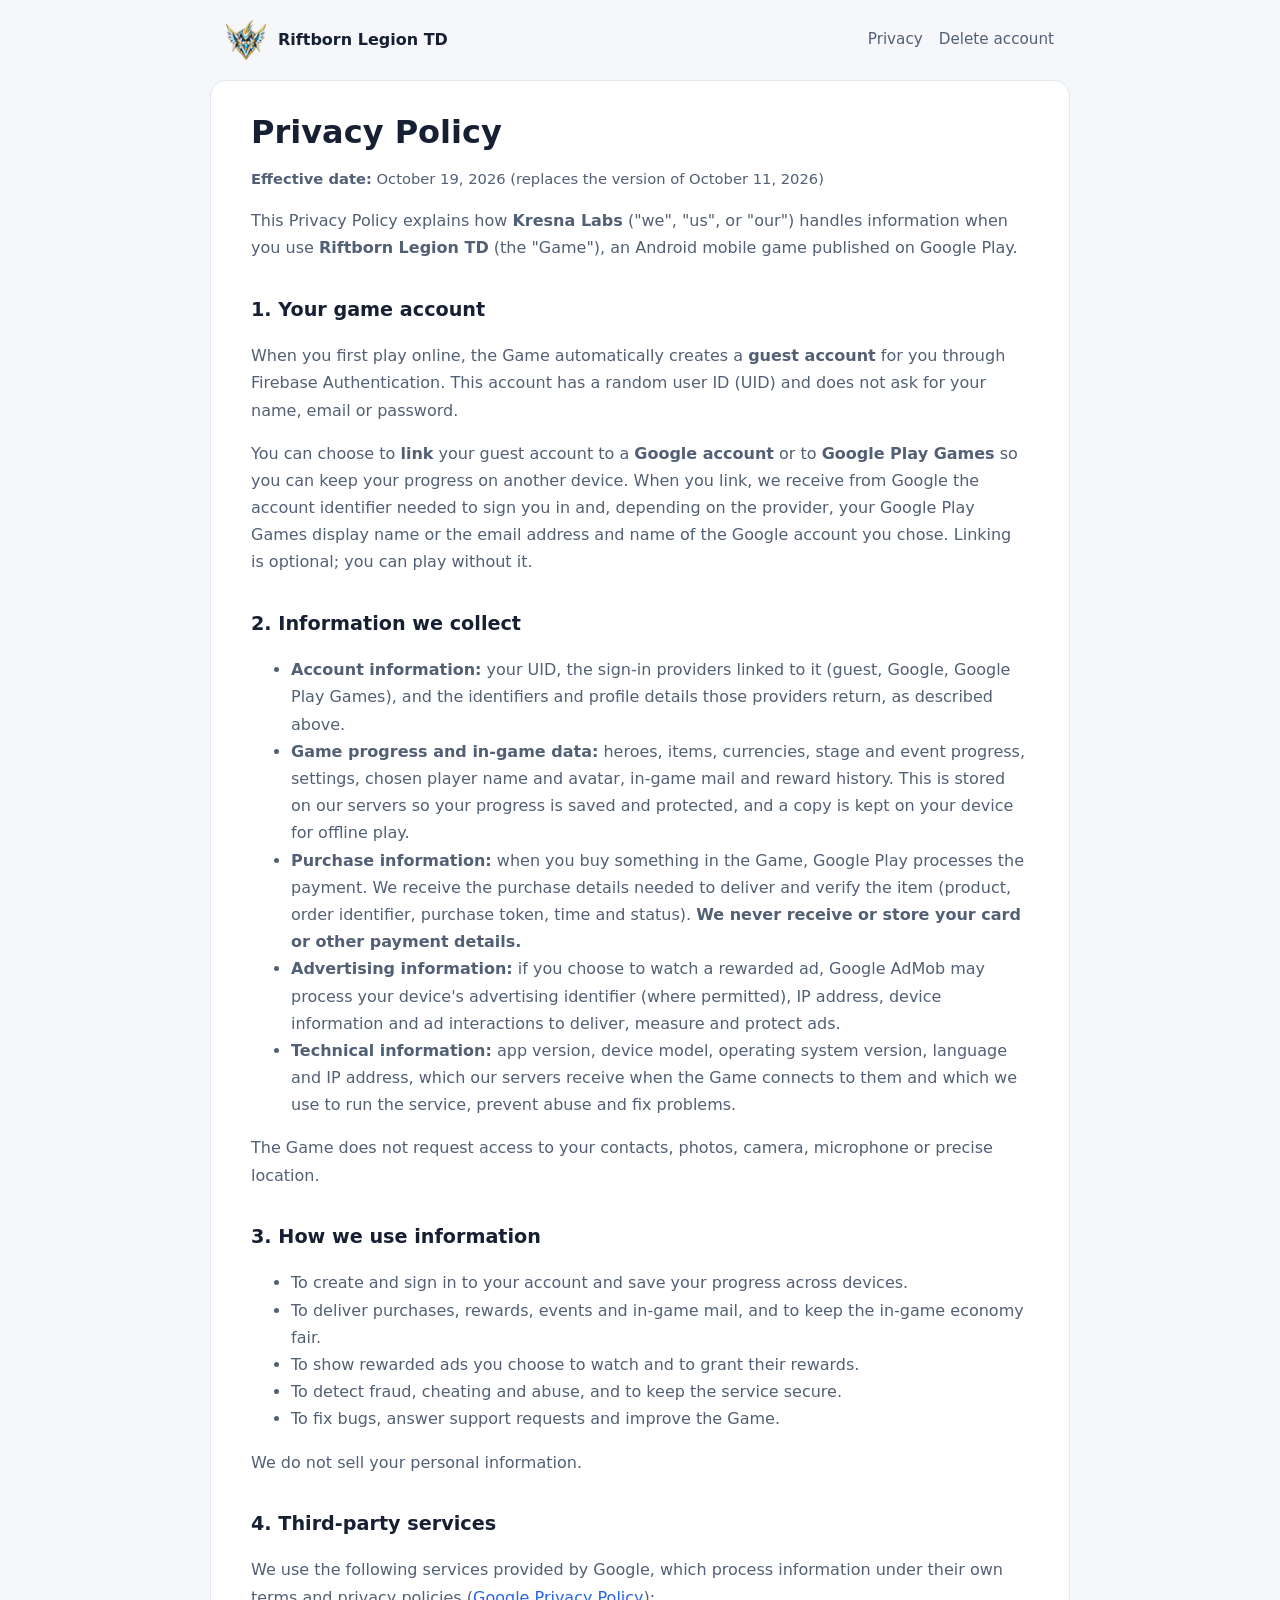
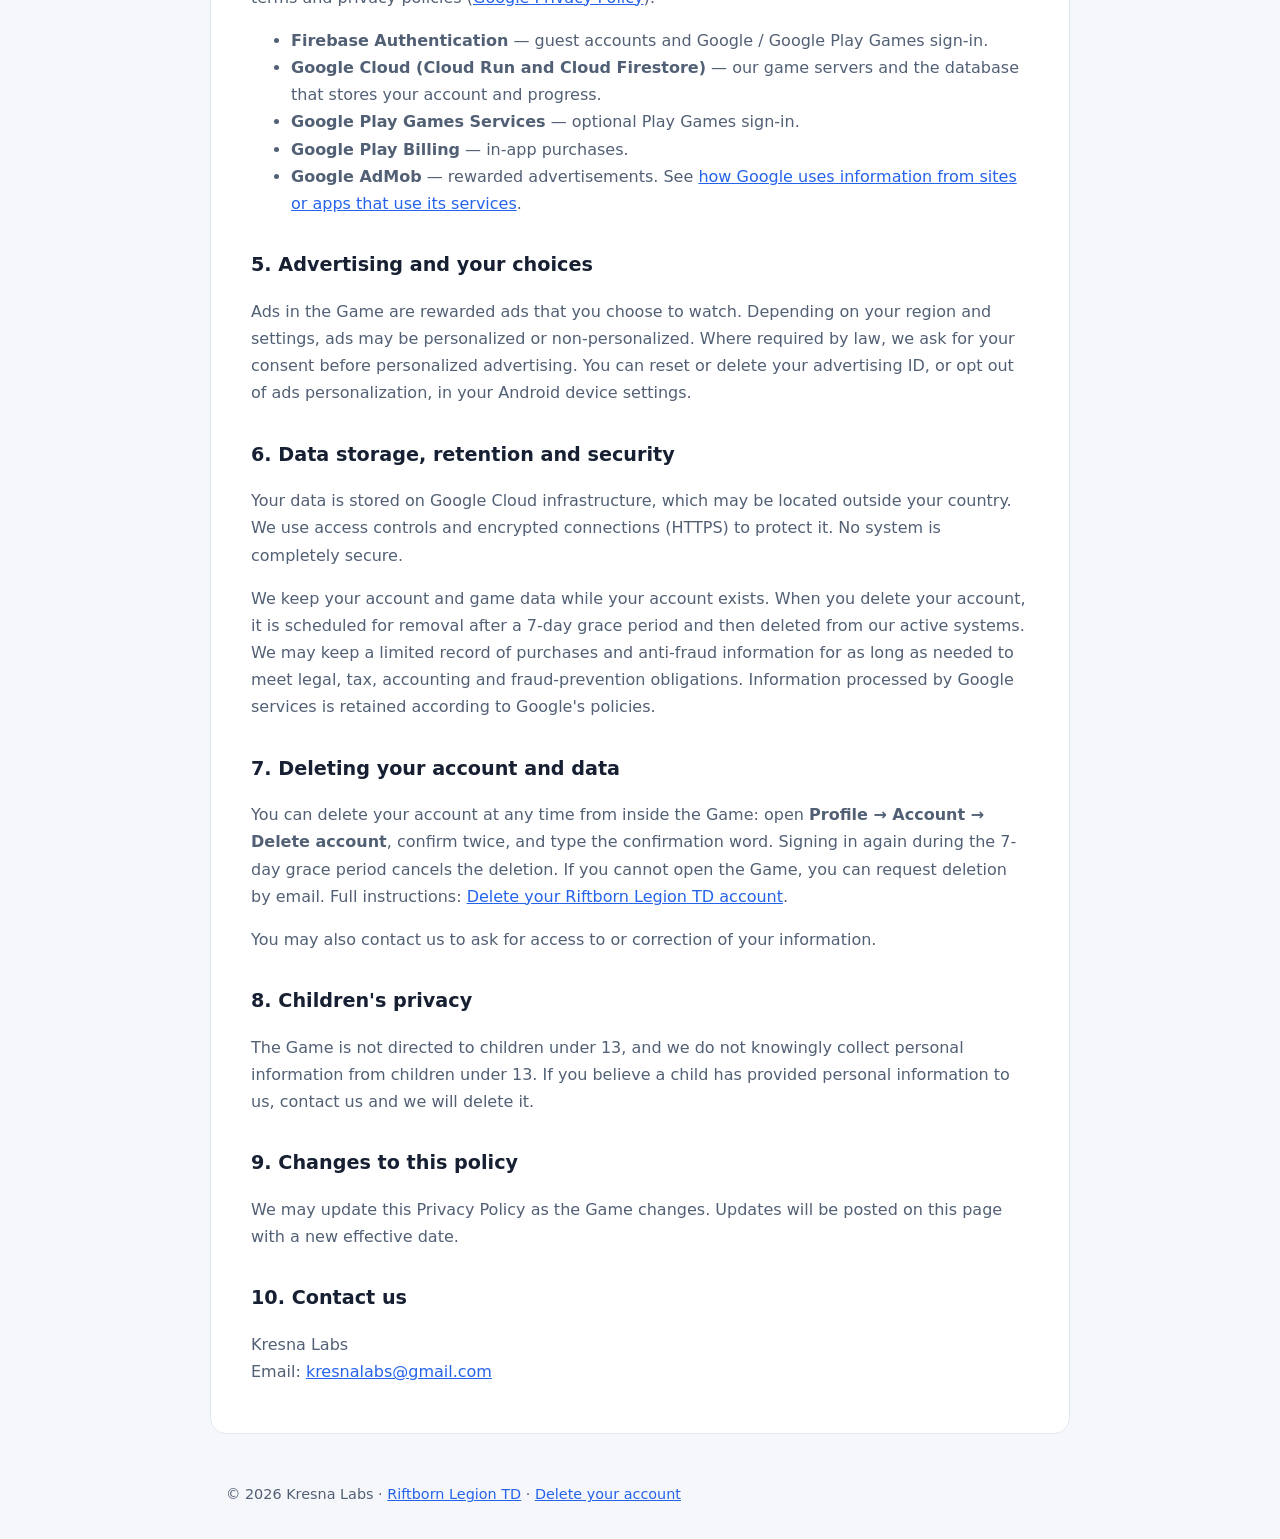
==== privacy.html @ 92cb77a8 "Website + updated privacy policy (account linking, purchases, deletion) and account deletion page Co" ====
<!doctype html>
<html lang="en">
<head>
  <meta charset="utf-8">
  <meta name="viewport" content="width=device-width, initial-scale=1">
  <meta name="robots" content="index, follow">
  <title>Privacy Policy | Riftborn Legion TD</title>
  <link rel="icon" href="favicon.png">
  <link rel="stylesheet" href="style.css">
</head>
<body>
<header class="top">
  <img src="emblem.png" alt="">
  <a href="./">Riftborn Legion TD</a>
  <nav><a href="privacy.html">Privacy</a><a href="delete-account.html">Delete account</a></nav>
</header>
<main>
<h1>Privacy Policy</h1>
<p class="date"><strong>Effective date:</strong> October 19, 2026 (replaces the version of October 11, 2026)</p>
<p>This Privacy Policy explains how <strong>Kresna Labs</strong> ("we", "us", or "our") handles information when you use <strong>Riftborn Legion TD</strong> (the "Game"), an Android mobile game published on Google Play.</p>

<h2>1. Your game account</h2>
<p>When you first play online, the Game automatically creates a <strong>guest account</strong> for you through Firebase Authentication. This account has a random user ID (UID) and does not ask for your name, email or password.</p>
<p>You can choose to <strong>link</strong> your guest account to a <strong>Google account</strong> or to <strong>Google Play Games</strong> so you can keep your progress on another device. When you link, we receive from Google the account identifier needed to sign you in and, depending on the provider, your Google Play Games display name or the email address and name of the Google account you chose. Linking is optional; you can play without it.</p>

<h2>2. Information we collect</h2>
<ul>
<li><strong>Account information:</strong> your UID, the sign-in providers linked to it (guest, Google, Google Play Games), and the identifiers and profile details those providers return, as described above.</li>
<li><strong>Game progress and in-game data:</strong> heroes, items, currencies, stage and event progress, settings, chosen player name and avatar, in-game mail and reward history. This is stored on our servers so your progress is saved and protected, and a copy is kept on your device for offline play.</li>
<li><strong>Purchase information:</strong> when you buy something in the Game, Google Play processes the payment. We receive the purchase details needed to deliver and verify the item (product, order identifier, purchase token, time and status). <strong>We never receive or store your card or other payment details.</strong></li>
<li><strong>Advertising information:</strong> if you choose to watch a rewarded ad, Google AdMob may process your device's advertising identifier (where permitted), IP address, device information and ad interactions to deliver, measure and protect ads.</li>
<li><strong>Technical information:</strong> app version, device model, operating system version, language and IP address, which our servers receive when the Game connects to them and which we use to run the service, prevent abuse and fix problems.</li>
</ul>
<p>The Game does not request access to your contacts, photos, camera, microphone or precise location.</p>

<h2>3. How we use information</h2>
<ul>
<li>To create and sign in to your account and save your progress across devices.</li>
<li>To deliver purchases, rewards, events and in-game mail, and to keep the in-game economy fair.</li>
<li>To show rewarded ads you choose to watch and to grant their rewards.</li>
<li>To detect fraud, cheating and abuse, and to keep the service secure.</li>
<li>To fix bugs, answer support requests and improve the Game.</li>
</ul>
<p>We do not sell your personal information.</p>

<h2>4. Third-party services</h2>
<p>We use the following services provided by Google, which process information under their own terms and privacy policies (<a href="https://policies.google.com/privacy">Google Privacy Policy</a>):</p>
<ul>
<li><strong>Firebase Authentication</strong> — guest accounts and Google / Google Play Games sign-in.</li>
<li><strong>Google Cloud (Cloud Run and Cloud Firestore)</strong> — our game servers and the database that stores your account and progress.</li>
<li><strong>Google Play Games Services</strong> — optional Play Games sign-in.</li>
<li><strong>Google Play Billing</strong> — in-app purchases.</li>
<li><strong>Google AdMob</strong> — rewarded advertisements. See <a href="https://policies.google.com/technologies/partner-sites">how Google uses information from sites or apps that use its services</a>.</li>
</ul>

<h2>5. Advertising and your choices</h2>
<p>Ads in the Game are rewarded ads that you choose to watch. Depending on your region and settings, ads may be personalized or non-personalized. Where required by law, we ask for your consent before personalized advertising. You can reset or delete your advertising ID, or opt out of ads personalization, in your Android device settings.</p>

<h2>6. Data storage, retention and security</h2>
<p>Your data is stored on Google Cloud infrastructure, which may be located outside your country. We use access controls and encrypted connections (HTTPS) to protect it. No system is completely secure.</p>
<p>We keep your account and game data while your account exists. When you delete your account, it is scheduled for removal after a 7-day grace period and then deleted from our active systems. We may keep a limited record of purchases and anti-fraud information for as long as needed to meet legal, tax, accounting and fraud-prevention obligations. Information processed by Google services is retained according to Google's policies.</p>

<h2>7. Deleting your account and data</h2>
<p>You can delete your account at any time from inside the Game: open <strong>Profile → Account → Delete account</strong>, confirm twice, and type the confirmation word. Signing in again during the 7-day grace period cancels the deletion. If you cannot open the Game, you can request deletion by email. Full instructions: <a href="delete-account.html">Delete your Riftborn Legion TD account</a>.</p>
<p>You may also contact us to ask for access to or correction of your information.</p>

<h2>8. Children's privacy</h2>
<p>The Game is not directed to children under 13, and we do not knowingly collect personal information from children under 13. If you believe a child has provided personal information to us, contact us and we will delete it.</p>

<h2>9. Changes to this policy</h2>
<p>We may update this Privacy Policy as the Game changes. Updates will be posted on this page with a new effective date.</p>

<h2>10. Contact us</h2>
<p>Kresna Labs<br>Email: <a href="mailto:kresnalabs@gmail.com">kresnalabs@gmail.com</a></p>
</main>
<footer>© 2026 Kresna Labs · <a href="./">Riftborn Legion TD</a> · <a href="delete-account.html">Delete your account</a></footer>
</body>
</html>
---- style.css ----
:root{color-scheme:light dark;--bg:#f6f7fb;--card:#ffffff;--ink:#172033;--muted:#526075;--accent:#2563eb;--line:#e2e8f0;--notice:#eff6ff}
@media (prefers-color-scheme:dark){:root{--bg:#0d1020;--card:#151a2e;--ink:#e8ecf6;--muted:#a9b3c8;--accent:#7cb4ff;--line:#262d47;--notice:#18233f}}
*{box-sizing:border-box}
body{margin:0;background:var(--bg);color:var(--ink);font:16px/1.7 system-ui,-apple-system,"Segoe UI",Roboto,sans-serif}
header.top{max-width:860px;margin:0 auto;padding:20px 16px;display:flex;align-items:center;gap:12px}
header.top img{width:40px;height:40px}
header.top a{color:var(--ink);text-decoration:none;font-weight:700}
nav{margin-left:auto;display:flex;gap:16px;font-size:.95rem}
nav a{font-weight:500 !important;color:var(--muted) !important}
main{max-width:860px;margin:0 auto 48px;padding:32px 40px;background:var(--card);border:1px solid var(--line);border-radius:16px}
h1{font-size:2rem;line-height:1.2;margin:0 0 8px}
h2{font-size:1.2rem;margin-top:32px}
p,li{color:var(--muted)}
a{color:var(--accent)}
.hero{width:100%;height:auto;border-radius:12px;display:block;margin:0 0 24px}
.date{font-size:.92rem}
.notice{background:var(--notice);border-left:4px solid var(--accent);padding:12px 16px;border-radius:6px}
.btn{display:inline-block;padding:10px 18px;border-radius:999px;background:var(--accent);color:#fff;text-decoration:none;font-weight:600}
footer{max-width:860px;margin:0 auto 32px;padding:0 16px;color:var(--muted);font-size:.9rem}
@media(max-width:700px){main{margin:0 0 32px;padding:24px 16px;border-radius:0;border-left:0;border-right:0}nav{gap:10px;font-size:.85rem}}
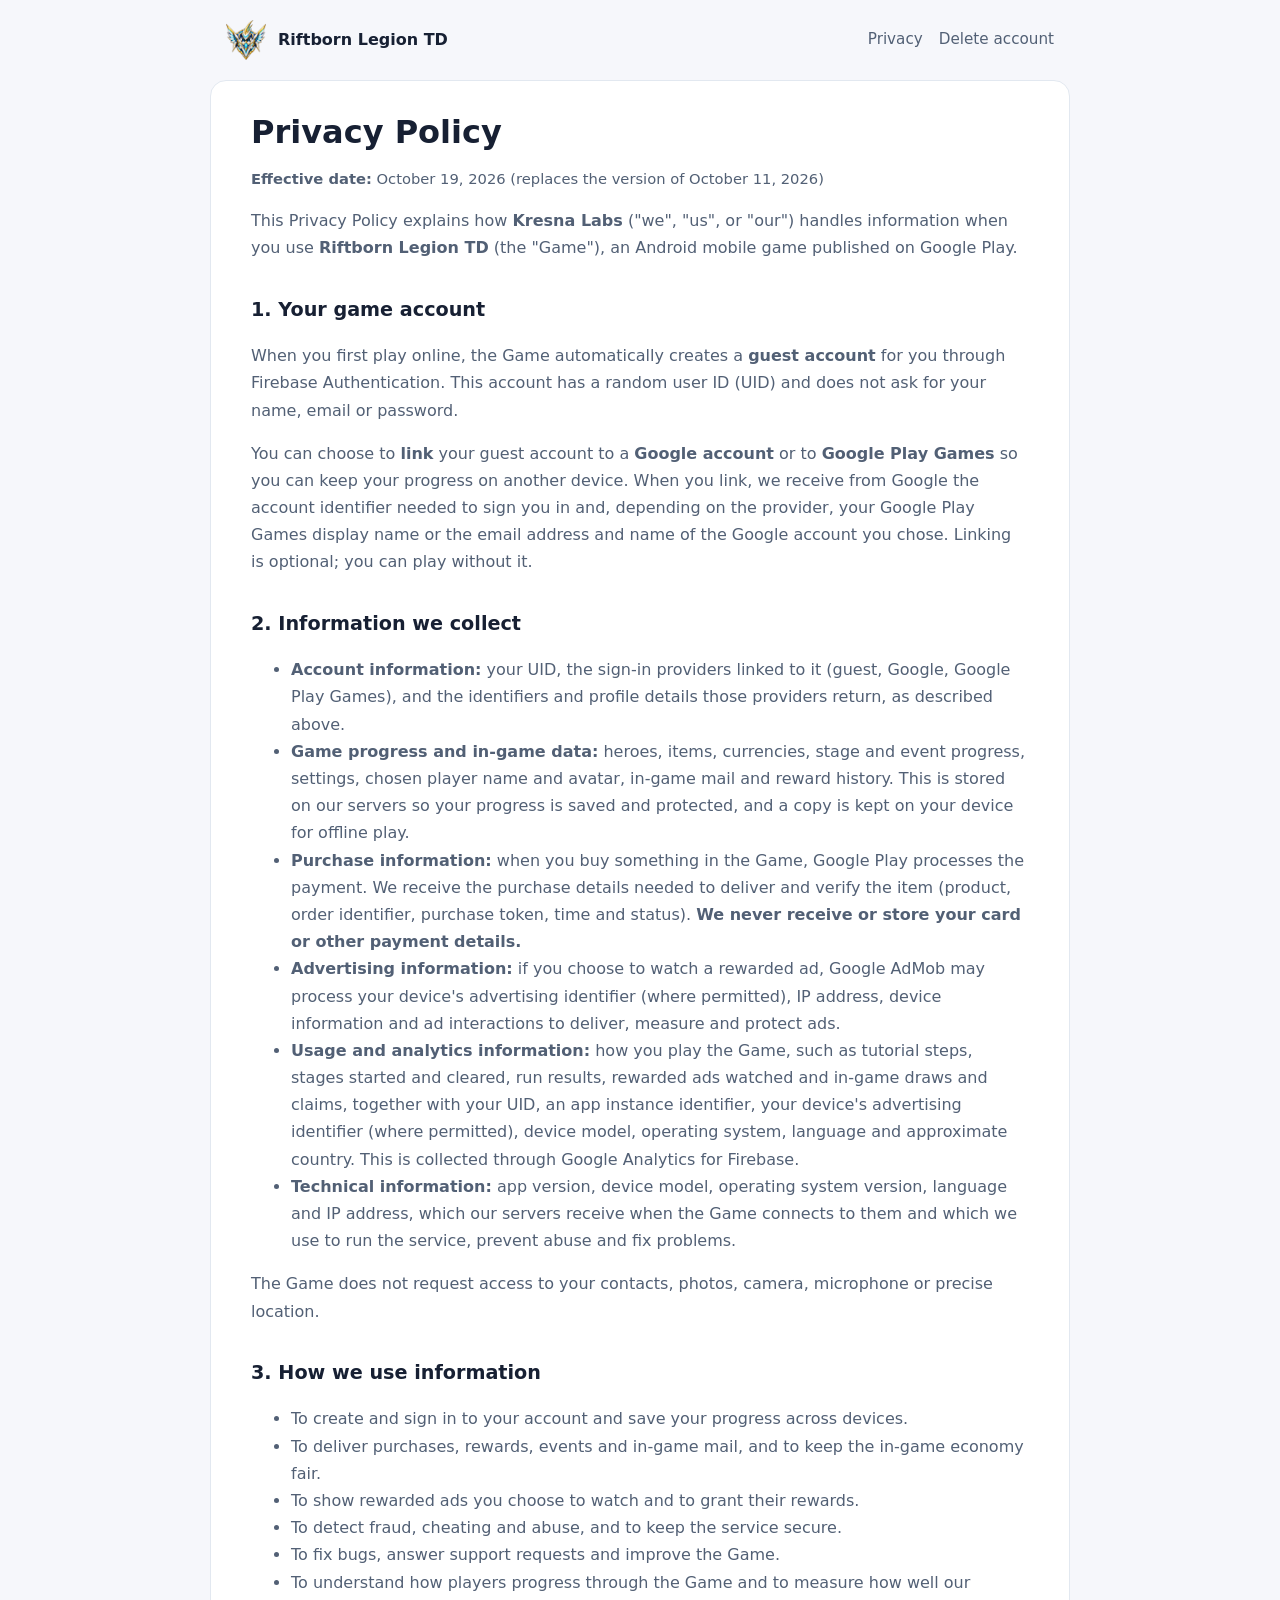
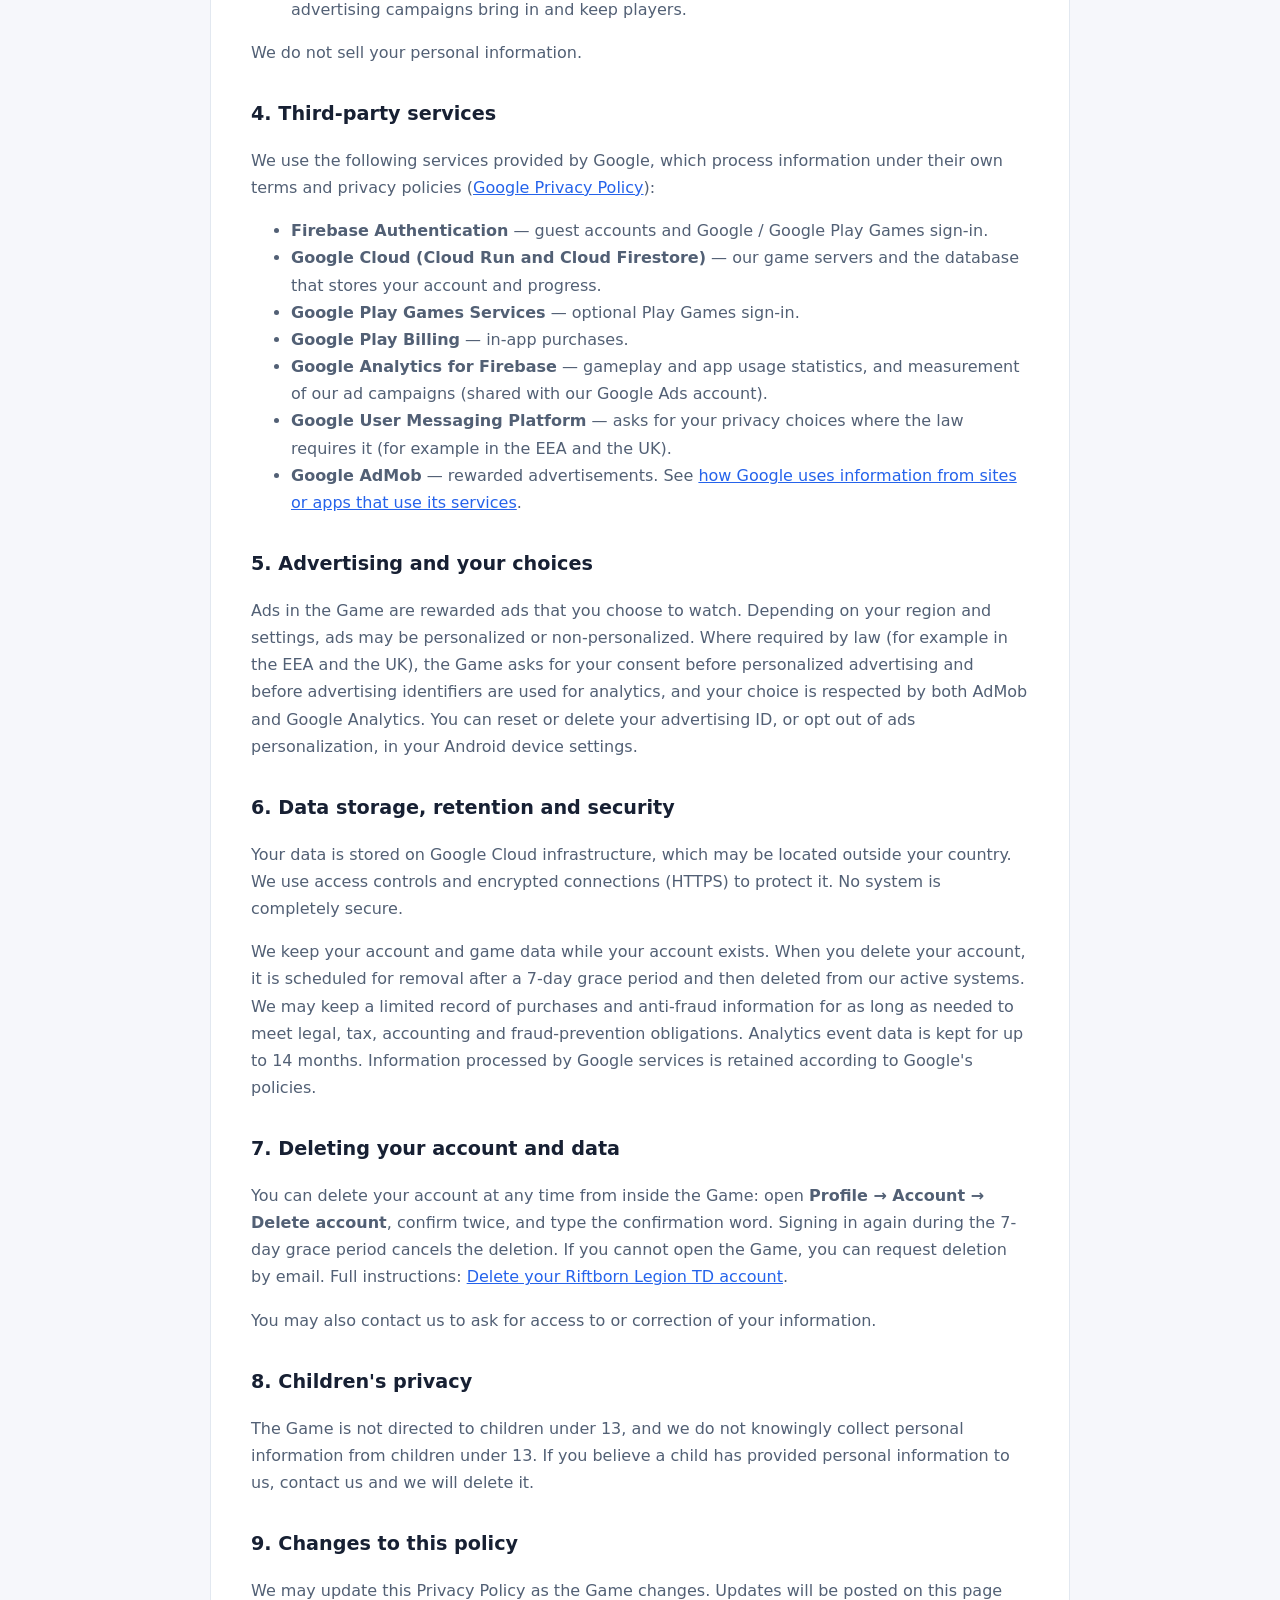
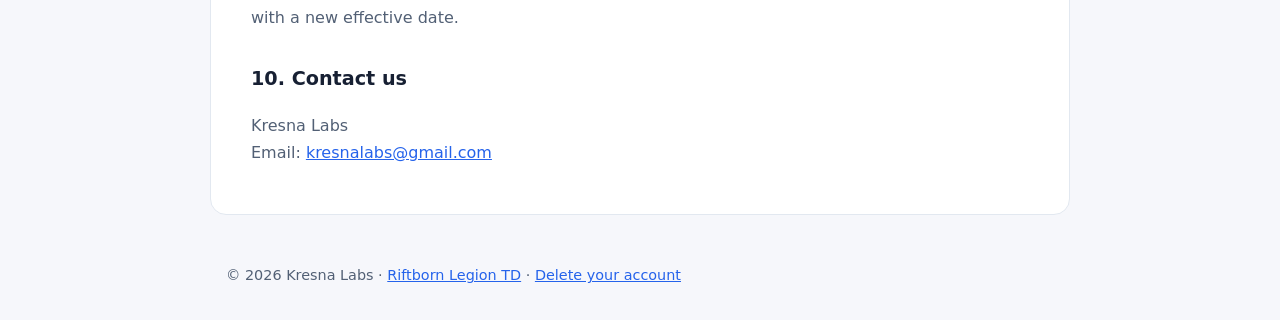
==== commit 0ced0fbd: "Privacy policy: Google Analytics for Firebase, consent (UMP), analytics retention" ====
--- a/privacy.html
+++ b/privacy.html
@@ -29,6 +29,7 @@
 <li><strong>Game progress and in-game data:</strong> heroes, items, currencies, stage and event progress, settings, chosen player name and avatar, in-game mail and reward history. This is stored on our servers so your progress is saved and protected, and a copy is kept on your device for offline play.</li>
 <li><strong>Purchase information:</strong> when you buy something in the Game, Google Play processes the payment. We receive the purchase details needed to deliver and verify the item (product, order identifier, purchase token, time and status). <strong>We never receive or store your card or other payment details.</strong></li>
 <li><strong>Advertising information:</strong> if you choose to watch a rewarded ad, Google AdMob may process your device's advertising identifier (where permitted), IP address, device information and ad interactions to deliver, measure and protect ads.</li>
+<li><strong>Usage and analytics information:</strong> how you play the Game, such as tutorial steps, stages started and cleared, run results, rewarded ads watched and in-game draws and claims, together with your UID, an app instance identifier, your device's advertising identifier (where permitted), device model, operating system, language and approximate country. This is collected through Google Analytics for Firebase.</li>
 <li><strong>Technical information:</strong> app version, device model, operating system version, language and IP address, which our servers receive when the Game connects to them and which we use to run the service, prevent abuse and fix problems.</li>
 </ul>
 <p>The Game does not request access to your contacts, photos, camera, microphone or precise location.</p>
@@ -40,6 +41,7 @@
 <li>To show rewarded ads you choose to watch and to grant their rewards.</li>
 <li>To detect fraud, cheating and abuse, and to keep the service secure.</li>
 <li>To fix bugs, answer support requests and improve the Game.</li>
+<li>To understand how players progress through the Game and to measure how well our advertising campaigns bring in and keep players.</li>
 </ul>
 <p>We do not sell your personal information.</p>
 
@@ -50,15 +52,17 @@
 <li><strong>Google Cloud (Cloud Run and Cloud Firestore)</strong> — our game servers and the database that stores your account and progress.</li>
 <li><strong>Google Play Games Services</strong> — optional Play Games sign-in.</li>
 <li><strong>Google Play Billing</strong> — in-app purchases.</li>
+<li><strong>Google Analytics for Firebase</strong> — gameplay and app usage statistics, and measurement of our ad campaigns (shared with our Google Ads account).</li>
+<li><strong>Google User Messaging Platform</strong> — asks for your privacy choices where the law requires it (for example in the EEA and the UK).</li>
 <li><strong>Google AdMob</strong> — rewarded advertisements. See <a href="https://policies.google.com/technologies/partner-sites">how Google uses information from sites or apps that use its services</a>.</li>
 </ul>
 
 <h2>5. Advertising and your choices</h2>
-<p>Ads in the Game are rewarded ads that you choose to watch. Depending on your region and settings, ads may be personalized or non-personalized. Where required by law, we ask for your consent before personalized advertising. You can reset or delete your advertising ID, or opt out of ads personalization, in your Android device settings.</p>
+<p>Ads in the Game are rewarded ads that you choose to watch. Depending on your region and settings, ads may be personalized or non-personalized. Where required by law (for example in the EEA and the UK), the Game asks for your consent before personalized advertising and before advertising identifiers are used for analytics, and your choice is respected by both AdMob and Google Analytics. You can reset or delete your advertising ID, or opt out of ads personalization, in your Android device settings.</p>
 
 <h2>6. Data storage, retention and security</h2>
 <p>Your data is stored on Google Cloud infrastructure, which may be located outside your country. We use access controls and encrypted connections (HTTPS) to protect it. No system is completely secure.</p>
-<p>We keep your account and game data while your account exists. When you delete your account, it is scheduled for removal after a 7-day grace period and then deleted from our active systems. We may keep a limited record of purchases and anti-fraud information for as long as needed to meet legal, tax, accounting and fraud-prevention obligations. Information processed by Google services is retained according to Google's policies.</p>
+<p>We keep your account and game data while your account exists. When you delete your account, it is scheduled for removal after a 7-day grace period and then deleted from our active systems. We may keep a limited record of purchases and anti-fraud information for as long as needed to meet legal, tax, accounting and fraud-prevention obligations. Analytics event data is kept for up to 14 months. Information processed by Google services is retained according to Google's policies.</p>
 
 <h2>7. Deleting your account and data</h2>
 <p>You can delete your account at any time from inside the Game: open <strong>Profile → Account → Delete account</strong>, confirm twice, and type the confirmation word. Signing in again during the 7-day grace period cancels the deletion. If you cannot open the Game, you can request deletion by email. Full instructions: <a href="delete-account.html">Delete your Riftborn Legion TD account</a>.</p>
